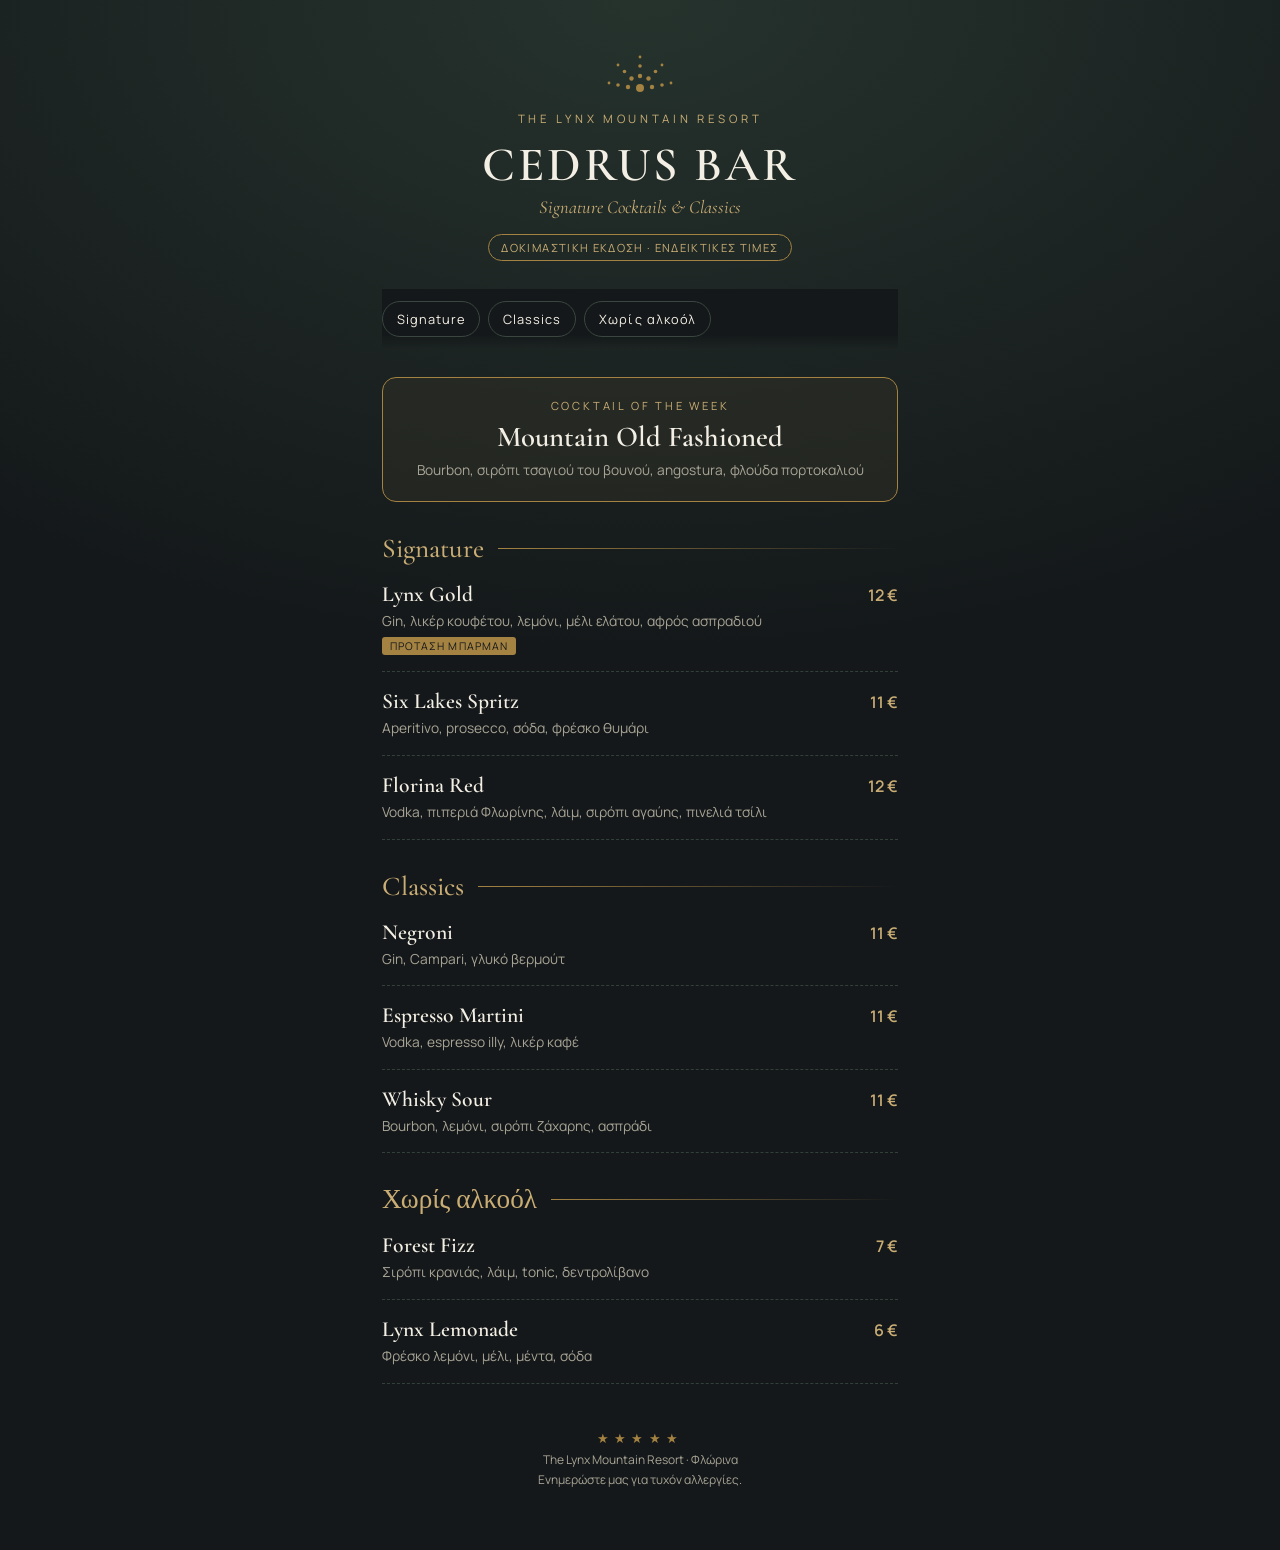
==== index.html @ b1b1598f "Δοκιμαστικό ψηφιακό μενού Cedrus Bar (ενδεικτικές τιμές) Co-Authored-By: Claude Opus 5.5 <noreply@an" ====
<!DOCTYPE html>
<html lang="el">
<head>
<meta charset="UTF-8">
<meta name="viewport" content="width=device-width, initial-scale=1">
<title>Cedrus Bar · The Lynx Mountain Resort</title>
<link rel="preconnect" href="https://fonts.googleapis.com">
<link href="https://fonts.googleapis.com/css2?family=Cormorant+Garamond:ital,wght@0,500;0,600;1,500&family=Manrope:wght@400;600&display=swap" rel="stylesheet">
<style>
  :root{
    --gold:#A48242; --gold-soft:#c9ad74; --ink:#14181a; --forest:#1c2622;
    --cream:#f4efe4; --muted:#a9a596;
  }
  *{box-sizing:border-box;margin:0;padding:0}
  body{
    background:radial-gradient(120% 60% at 50% 0%, #26332d 0%, var(--ink) 70%);
    color:var(--cream); font-family:'Manrope',sans-serif; min-height:100vh;
  }
  .wrap{max-width:560px;margin:0 auto;padding:28px 22px 60px}
  header{text-align:center;padding:26px 0 18px}
  .sun{width:66px;height:38px;margin:0 auto 14px}
  .brand{letter-spacing:.32em;font-size:.72rem;color:var(--gold-soft);text-transform:uppercase}
  h1{font-family:'Cormorant Garamond',serif;font-weight:600;font-size:3rem;letter-spacing:.06em;margin:10px 0 2px;color:var(--cream)}
  .sub{font-family:'Cormorant Garamond',serif;font-style:italic;color:var(--gold-soft);font-size:1.15rem}
  .demo{display:inline-block;margin-top:16px;padding:5px 12px;border:1px solid var(--gold);border-radius:20px;font-size:.7rem;letter-spacing:.12em;color:var(--gold-soft);text-transform:uppercase}

  nav{position:sticky;top:0;z-index:5;display:flex;gap:8px;overflow-x:auto;padding:12px 0;margin:10px 0 6px;
      background:linear-gradient(var(--ink) 75%, transparent)}
  nav a{flex:none;text-decoration:none;color:var(--cream);font-size:.8rem;letter-spacing:.08em;padding:8px 14px;border:1px solid #3a463f;border-radius:20px;white-space:nowrap}
  nav a:hover{border-color:var(--gold);color:var(--gold-soft)}

  section{margin-top:30px}
  h2{font-family:'Cormorant Garamond',serif;font-weight:500;font-size:1.7rem;color:var(--gold-soft);display:flex;align-items:center;gap:14px}
  h2::after{content:"";flex:1;height:1px;background:linear-gradient(90deg,var(--gold),transparent)}
  .item{padding:16px 0;border-bottom:1px dashed #33403a}
  .row{display:flex;justify-content:space-between;align-items:baseline;gap:12px}
  .name{font-family:'Cormorant Garamond',serif;font-size:1.35rem;font-weight:600}
  .price{color:var(--gold-soft);font-weight:600;white-space:nowrap}
  .desc{color:var(--muted);font-size:.86rem;margin-top:4px;line-height:1.5}
  .tag{display:inline-block;margin-top:6px;font-size:.66rem;letter-spacing:.1em;text-transform:uppercase;color:var(--ink);background:var(--gold);padding:2px 8px;border-radius:3px}

  .cotw{margin-top:28px;padding:20px;border:1px solid var(--gold);border-radius:14px;background:rgba(164,130,66,.08);text-align:center}
  .cotw .k{font-size:.7rem;letter-spacing:.25em;text-transform:uppercase;color:var(--gold-soft)}
  .cotw .name{font-size:1.8rem;margin:6px 0}

  footer{text-align:center;margin-top:44px;color:var(--muted);font-size:.75rem;line-height:1.7}
  footer .stars{color:var(--gold);letter-spacing:.4em;font-size:.8rem}
</style>
</head>
<body>
<div class="wrap">

  <header>
    <svg class="sun" viewBox="0 0 66 38" aria-hidden="true">
      <g fill="#A48242">
        <circle cx="33" cy="34" r="4"/>
        <circle cx="33" cy="22" r="2.2"/><circle cx="33" cy="12" r="1.8"/><circle cx="33" cy="3" r="1.4"/>
        <circle cx="24.5" cy="24.5" r="2.2"/><circle cx="17.5" cy="17.5" r="1.8"/><circle cx="11" cy="11" r="1.4"/>
        <circle cx="41.5" cy="24.5" r="2.2"/><circle cx="48.5" cy="17.5" r="1.8"/><circle cx="55" cy="11" r="1.4"/>
        <circle cx="21" cy="33" r="2.2"/><circle cx="11" cy="31" r="1.8"/><circle cx="2" cy="29" r="1.4"/>
        <circle cx="45" cy="33" r="2.2"/><circle cx="55" cy="31" r="1.8"/><circle cx="64" cy="29" r="1.4"/>
      </g>
    </svg>
    <div class="brand">The Lynx Mountain Resort</div>
    <h1>CEDRUS BAR</h1>
    <div class="sub">Signature Cocktails &amp; Classics</div>
    <div class="demo">Δοκιμαστική έκδοση · ενδεικτικές τιμές</div>
  </header>

  <nav>
    <a href="#signature">Signature</a>
    <a href="#classics">Classics</a>
    <a href="#zero">Χωρίς αλκοόλ</a>
  </nav>

  <div class="cotw">
    <div class="k">Cocktail of the Week</div>
    <div class="name">Mountain Old Fashioned</div>
    <div class="desc">Bourbon, σιρόπι τσαγιού του βουνού, angostura, φλούδα πορτοκαλιού</div>
  </div>

  <section id="signature">
    <h2>Signature</h2>
    <div class="item">
      <div class="row"><span class="name">Lynx Gold</span><span class="price">12 €</span></div>
      <div class="desc">Gin, λικέρ κουφέτου, λεμόνι, μέλι ελάτου, αφρός ασπραδιού</div>
      <span class="tag">Πρόταση μπάρμαν</span>
    </div>
    <div class="item">
      <div class="row"><span class="name">Six Lakes Spritz</span><span class="price">11 €</span></div>
      <div class="desc">Aperitivo, prosecco, σόδα, φρέσκο θυμάρι</div>
    </div>
    <div class="item">
      <div class="row"><span class="name">Florina Red</span><span class="price">12 €</span></div>
      <div class="desc">Vodka, πιπεριά Φλωρίνης, λάιμ, σιρόπι αγαύης, πινελιά τσίλι</div>
    </div>
  </section>

  <section id="classics">
    <h2>Classics</h2>
    <div class="item">
      <div class="row"><span class="name">Negroni</span><span class="price">11 €</span></div>
      <div class="desc">Gin, Campari, γλυκό βερμούτ</div>
    </div>
    <div class="item">
      <div class="row"><span class="name">Espresso Martini</span><span class="price">11 €</span></div>
      <div class="desc">Vodka, espresso illy, λικέρ καφέ</div>
    </div>
    <div class="item">
      <div class="row"><span class="name">Whisky Sour</span><span class="price">11 €</span></div>
      <div class="desc">Bourbon, λεμόνι, σιρόπι ζάχαρης, ασπράδι</div>
    </div>
  </section>

  <section id="zero">
    <h2>Χωρίς αλκοόλ</h2>
    <div class="item">
      <div class="row"><span class="name">Forest Fizz</span><span class="price">7 €</span></div>
      <div class="desc">Σιρόπι κρανιάς, λάιμ, tonic, δεντρολίβανο</div>
    </div>
    <div class="item">
      <div class="row"><span class="name">Lynx Lemonade</span><span class="price">6 €</span></div>
      <div class="desc">Φρέσκο λεμόνι, μέλι, μέντα, σόδα</div>
    </div>
  </section>

  <footer>
    <div class="stars">★★★★★</div>
    The Lynx Mountain Resort · Φλώρινα<br>
    Ενημερώστε μας για τυχόν αλλεργίες.
  </footer>

</div>
</body>
</html>
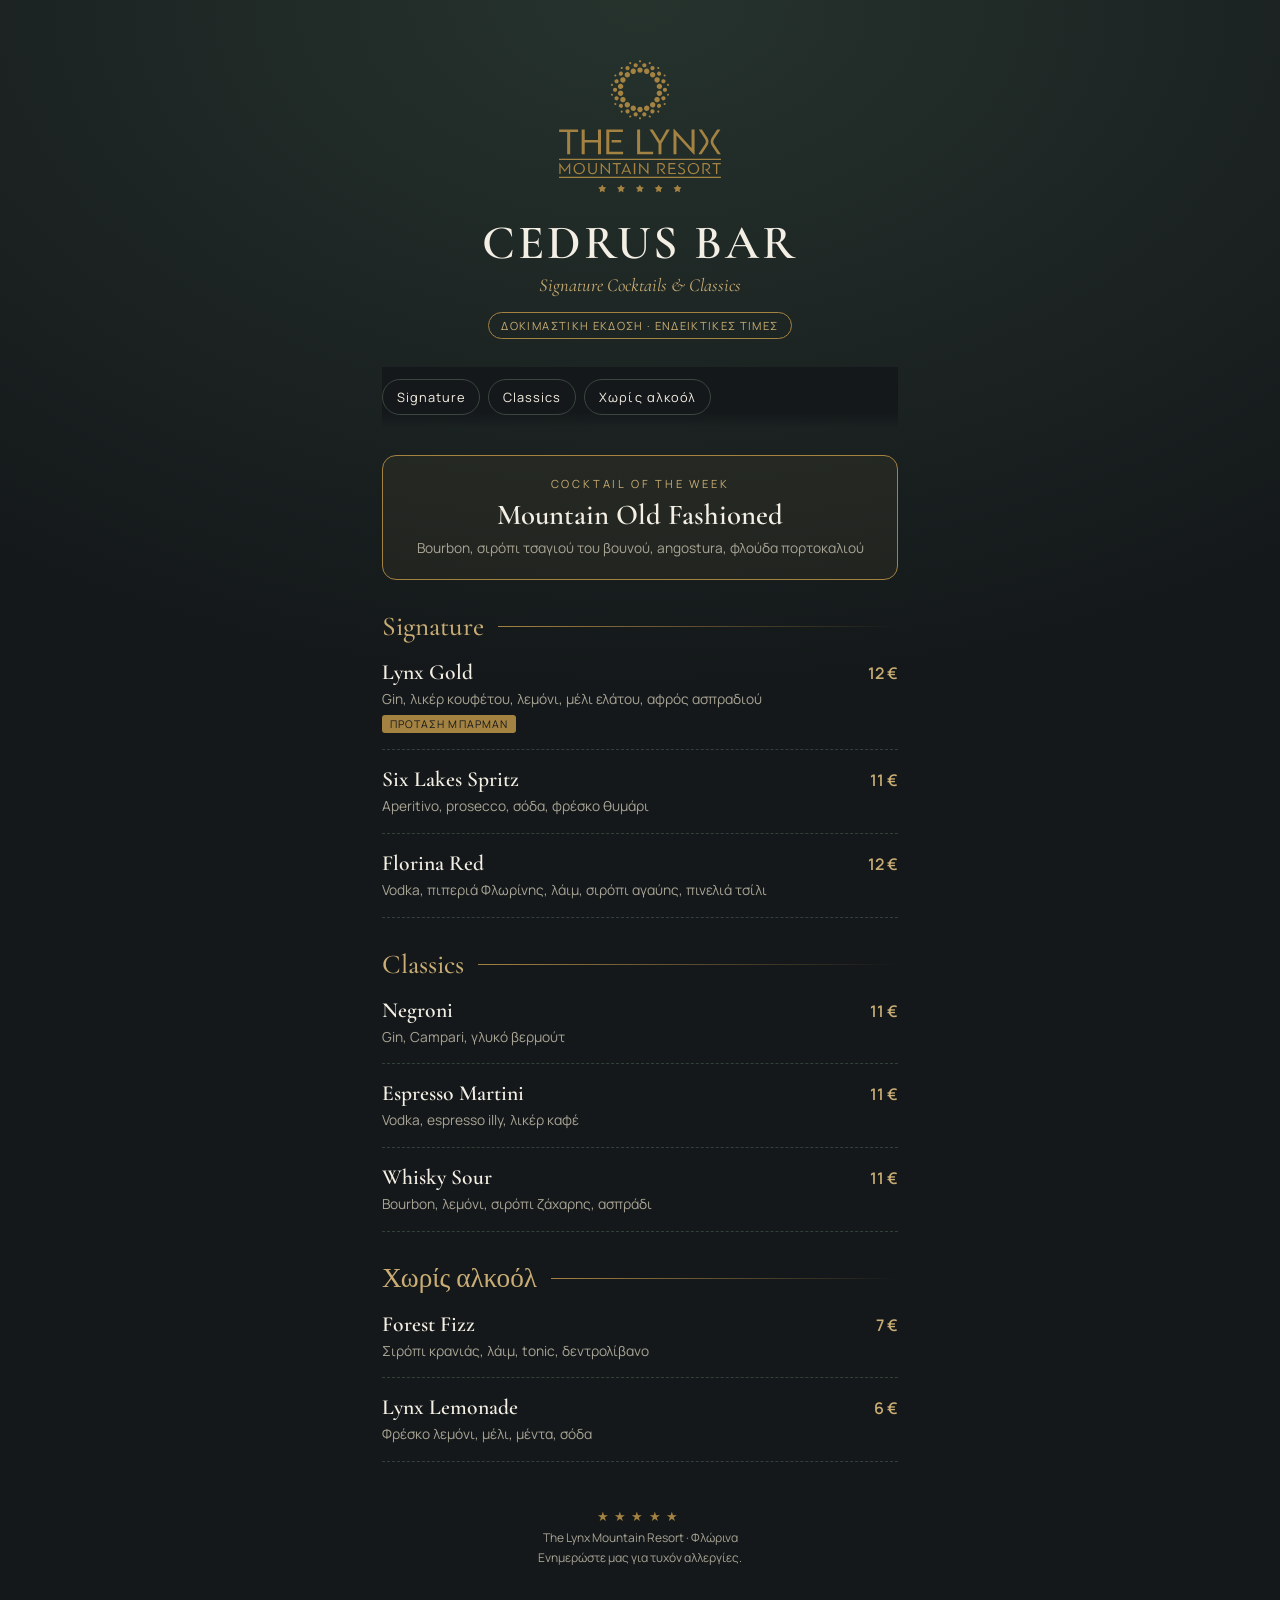
==== commit d927e237: "Επίσημο λογότυπο The Lynx Mountain Resort στη Wine List και στο μενού Cedrus Co-Authored-By: Claude " ====
--- a/index.html
+++ b/index.html
@@ -18,7 +18,7 @@
   }
   .wrap{max-width:560px;margin:0 auto;padding:28px 22px 60px}
   header{text-align:center;padding:26px 0 18px}
-  .sun{width:66px;height:38px;margin:0 auto 14px}
+  .logo{width:170px;height:auto;display:block;margin:0 auto 18px}
   .brand{letter-spacing:.32em;font-size:.72rem;color:var(--gold-soft);text-transform:uppercase}
   h1{font-family:'Cormorant Garamond',serif;font-weight:600;font-size:3rem;letter-spacing:.06em;margin:10px 0 2px;color:var(--cream)}
   .sub{font-family:'Cormorant Garamond',serif;font-style:italic;color:var(--gold-soft);font-size:1.15rem}
@@ -51,17 +51,7 @@
 <div class="wrap">
 
   <header>
-    <svg class="sun" viewBox="0 0 66 38" aria-hidden="true">
-      <g fill="#A48242">
-        <circle cx="33" cy="34" r="4"/>
-        <circle cx="33" cy="22" r="2.2"/><circle cx="33" cy="12" r="1.8"/><circle cx="33" cy="3" r="1.4"/>
-        <circle cx="24.5" cy="24.5" r="2.2"/><circle cx="17.5" cy="17.5" r="1.8"/><circle cx="11" cy="11" r="1.4"/>
-        <circle cx="41.5" cy="24.5" r="2.2"/><circle cx="48.5" cy="17.5" r="1.8"/><circle cx="55" cy="11" r="1.4"/>
-        <circle cx="21" cy="33" r="2.2"/><circle cx="11" cy="31" r="1.8"/><circle cx="2" cy="29" r="1.4"/>
-        <circle cx="45" cy="33" r="2.2"/><circle cx="55" cy="31" r="1.8"/><circle cx="64" cy="29" r="1.4"/>
-      </g>
-    </svg>
-    <div class="brand">The Lynx Mountain Resort</div>
+    <img class="logo" src="assets/lynx-logo.svg" alt="The Lynx Mountain Resort">
     <h1>CEDRUS BAR</h1>
     <div class="sub">Signature Cocktails &amp; Classics</div>
     <div class="demo">Δοκιμαστική έκδοση · ενδεικτικές τιμές</div>
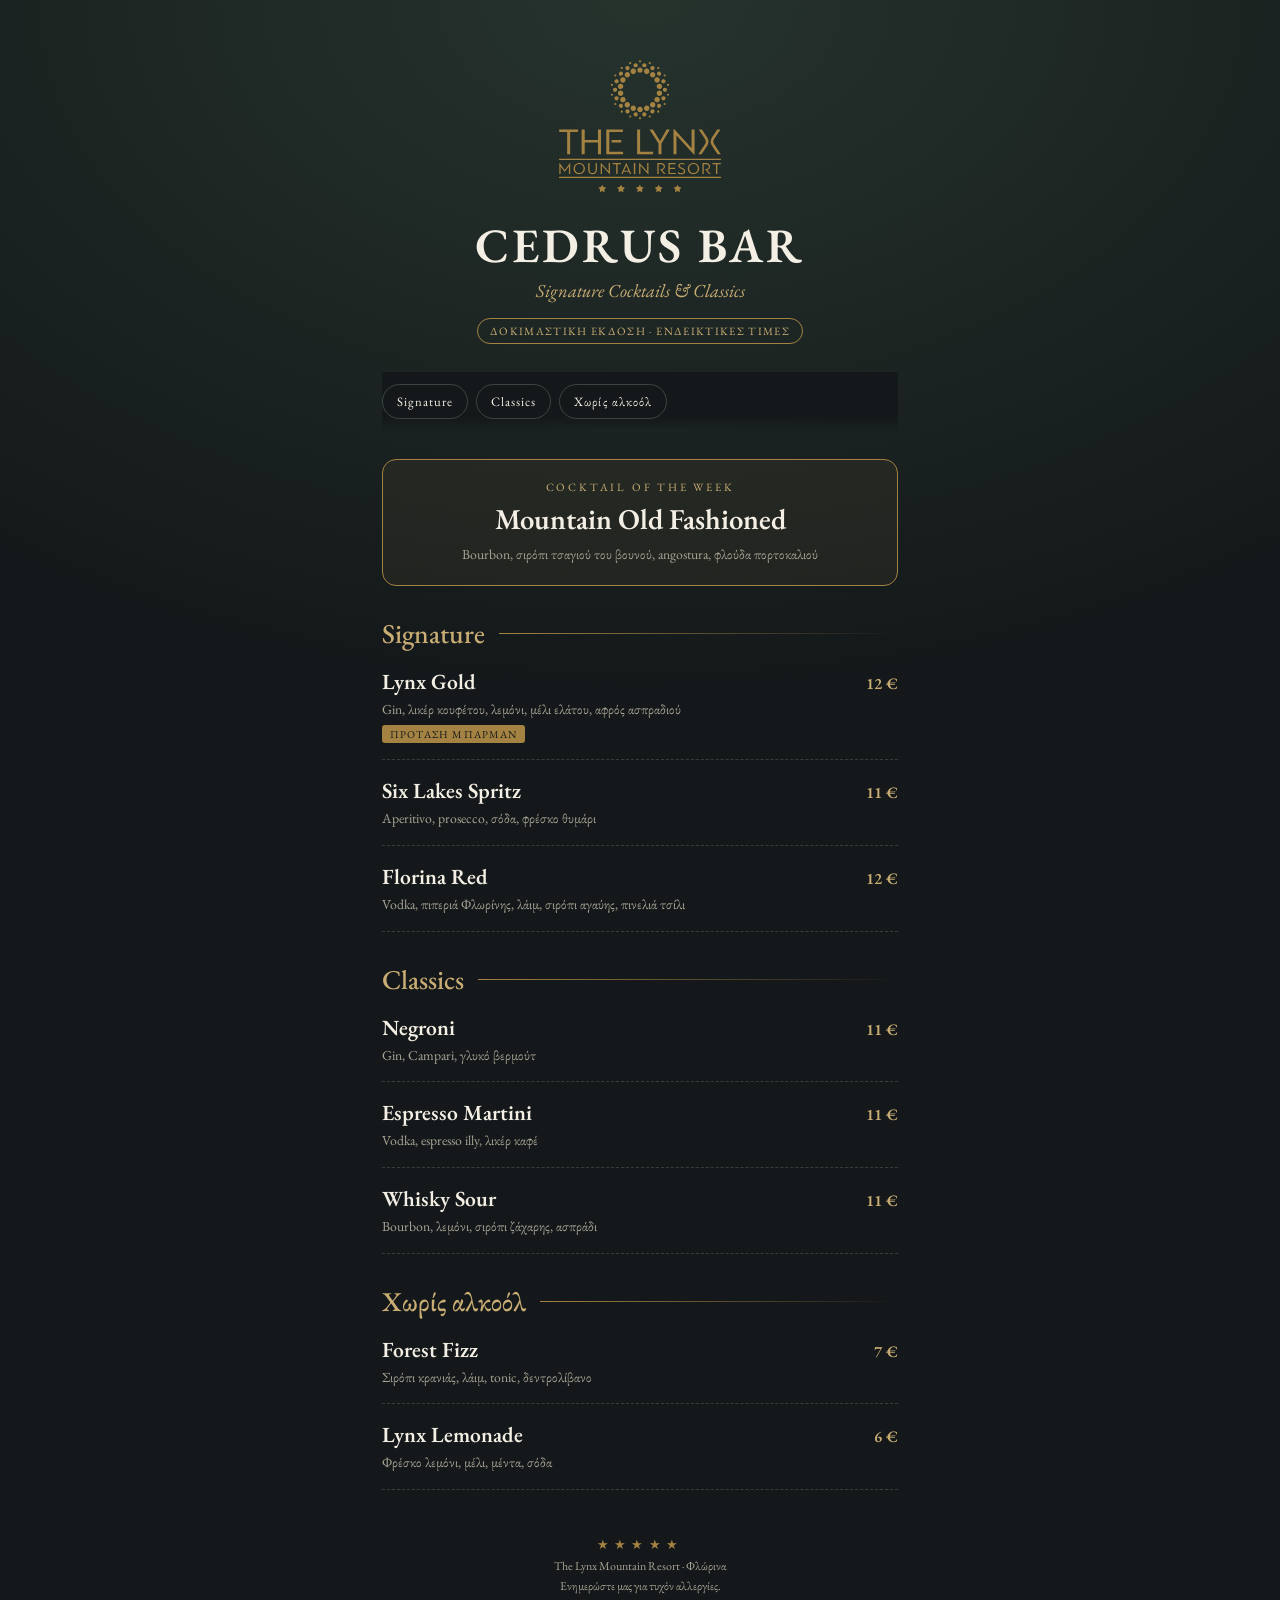
==== commit d28d6d7c: "Μία γραμματοσειρά παντού (EB Garamond με ελληνικά), μέσα στο repository· μεγαλύτερα μικρά κείμενα Co" ====
--- a/index.html
+++ b/index.html
@@ -4,8 +4,7 @@
 <meta charset="UTF-8">
 <meta name="viewport" content="width=device-width, initial-scale=1">
 <title>Cedrus Bar · The Lynx Mountain Resort</title>
-<link rel="preconnect" href="https://fonts.googleapis.com">
-<link href="https://fonts.googleapis.com/css2?family=Cormorant+Garamond:ital,wght@0,500;0,600;1,500&family=Manrope:wght@400;600&display=swap" rel="stylesheet">
+<link href="assets/fonts.css" rel="stylesheet">
 <style>
   :root{
     --gold:#A48242; --gold-soft:#c9ad74; --ink:#14181a; --forest:#1c2622;
@@ -14,14 +13,14 @@
   *{box-sizing:border-box;margin:0;padding:0}
   body{
     background:radial-gradient(120% 60% at 50% 0%, #26332d 0%, var(--ink) 70%);
-    color:var(--cream); font-family:'Manrope',sans-serif; min-height:100vh;
+    color:var(--cream); font-family:'EB Garamond',serif; min-height:100vh;
   }
   .wrap{max-width:560px;margin:0 auto;padding:28px 22px 60px}
   header{text-align:center;padding:26px 0 18px}
   .logo{width:170px;height:auto;display:block;margin:0 auto 18px}
   .brand{letter-spacing:.32em;font-size:.72rem;color:var(--gold-soft);text-transform:uppercase}
-  h1{font-family:'Cormorant Garamond',serif;font-weight:600;font-size:3rem;letter-spacing:.06em;margin:10px 0 2px;color:var(--cream)}
-  .sub{font-family:'Cormorant Garamond',serif;font-style:italic;color:var(--gold-soft);font-size:1.15rem}
+  h1{font-family:'EB Garamond',serif;font-weight:600;font-size:3rem;letter-spacing:.06em;margin:10px 0 2px;color:var(--cream)}
+  .sub{font-family:'EB Garamond',serif;font-style:italic;color:var(--gold-soft);font-size:1.15rem}
   .demo{display:inline-block;margin-top:16px;padding:5px 12px;border:1px solid var(--gold);border-radius:20px;font-size:.7rem;letter-spacing:.12em;color:var(--gold-soft);text-transform:uppercase}
 
   nav{position:sticky;top:0;z-index:5;display:flex;gap:8px;overflow-x:auto;padding:12px 0;margin:10px 0 6px;
@@ -30,11 +29,11 @@
   nav a:hover{border-color:var(--gold);color:var(--gold-soft)}
 
   section{margin-top:30px}
-  h2{font-family:'Cormorant Garamond',serif;font-weight:500;font-size:1.7rem;color:var(--gold-soft);display:flex;align-items:center;gap:14px}
+  h2{font-family:'EB Garamond',serif;font-weight:500;font-size:1.7rem;color:var(--gold-soft);display:flex;align-items:center;gap:14px}
   h2::after{content:"";flex:1;height:1px;background:linear-gradient(90deg,var(--gold),transparent)}
   .item{padding:16px 0;border-bottom:1px dashed #33403a}
   .row{display:flex;justify-content:space-between;align-items:baseline;gap:12px}
-  .name{font-family:'Cormorant Garamond',serif;font-size:1.35rem;font-weight:600}
+  .name{font-family:'EB Garamond',serif;font-size:1.35rem;font-weight:600}
   .price{color:var(--gold-soft);font-weight:600;white-space:nowrap}
   .desc{color:var(--muted);font-size:.86rem;margin-top:4px;line-height:1.5}
   .tag{display:inline-block;margin-top:6px;font-size:.66rem;letter-spacing:.1em;text-transform:uppercase;color:var(--ink);background:var(--gold);padding:2px 8px;border-radius:3px}
--- a/assets/fonts.css
+++ b/assets/fonts.css
@@ -0,0 +1,145 @@
+/* EB Garamond (SIL Open Font License) – ελληνικά & λατινικά */
+/* eb-garamond-greek-400-normal */
+@font-face {
+  font-family: 'EB Garamond';
+  font-style: normal;
+  font-display: swap;
+  font-weight: 400;
+  src: url(fonts/eb-garamond-greek-400-normal.woff2) format('woff2');
+  unicode-range: U+0370-0377,U+037A-037F,U+0384-038A,U+038C,U+038E-03A1,U+03A3-03FF;
+}
+/* eb-garamond-latin-400-normal */
+@font-face {
+  font-family: 'EB Garamond';
+  font-style: normal;
+  font-display: swap;
+  font-weight: 400;
+  src: url(fonts/eb-garamond-latin-400-normal.woff2) format('woff2');
+  unicode-range: U+0000-00FF,U+0131,U+0152-0153,U+02BB-02BC,U+02C6,U+02DA,U+02DC,U+0304,U+0308,U+0329,U+2000-206F,U+20AC,U+2122,U+2191,U+2193,U+2212,U+2215,U+FEFF,U+FFFD;
+}
+/* eb-garamond-greek-500-normal */
+@font-face {
+  font-family: 'EB Garamond';
+  font-style: normal;
+  font-display: swap;
+  font-weight: 500;
+  src: url(fonts/eb-garamond-greek-500-normal.woff2) format('woff2');
+  unicode-range: U+0370-0377,U+037A-037F,U+0384-038A,U+038C,U+038E-03A1,U+03A3-03FF;
+}
+/* eb-garamond-latin-500-normal */
+@font-face {
+  font-family: 'EB Garamond';
+  font-style: normal;
+  font-display: swap;
+  font-weight: 500;
+  src: url(fonts/eb-garamond-latin-500-normal.woff2) format('woff2');
+  unicode-range: U+0000-00FF,U+0131,U+0152-0153,U+02BB-02BC,U+02C6,U+02DA,U+02DC,U+0304,U+0308,U+0329,U+2000-206F,U+20AC,U+2122,U+2191,U+2193,U+2212,U+2215,U+FEFF,U+FFFD;
+}
+/* eb-garamond-greek-600-normal */
+@font-face {
+  font-family: 'EB Garamond';
+  font-style: normal;
+  font-display: swap;
+  font-weight: 600;
+  src: url(fonts/eb-garamond-greek-600-normal.woff2) format('woff2');
+  unicode-range: U+0370-0377,U+037A-037F,U+0384-038A,U+038C,U+038E-03A1,U+03A3-03FF;
+}
+/* eb-garamond-latin-600-normal */
+@font-face {
+  font-family: 'EB Garamond';
+  font-style: normal;
+  font-display: swap;
+  font-weight: 600;
+  src: url(fonts/eb-garamond-latin-600-normal.woff2) format('woff2');
+  unicode-range: U+0000-00FF,U+0131,U+0152-0153,U+02BB-02BC,U+02C6,U+02DA,U+02DC,U+0304,U+0308,U+0329,U+2000-206F,U+20AC,U+2122,U+2191,U+2193,U+2212,U+2215,U+FEFF,U+FFFD;
+}
+/* eb-garamond-greek-700-normal */
+@font-face {
+  font-family: 'EB Garamond';
+  font-style: normal;
+  font-display: swap;
+  font-weight: 700;
+  src: url(fonts/eb-garamond-greek-700-normal.woff2) format('woff2');
+  unicode-range: U+0370-0377,U+037A-037F,U+0384-038A,U+038C,U+038E-03A1,U+03A3-03FF;
+}
+/* eb-garamond-latin-700-normal */
+@font-face {
+  font-family: 'EB Garamond';
+  font-style: normal;
+  font-display: swap;
+  font-weight: 700;
+  src: url(fonts/eb-garamond-latin-700-normal.woff2) format('woff2');
+  unicode-range: U+0000-00FF,U+0131,U+0152-0153,U+02BB-02BC,U+02C6,U+02DA,U+02DC,U+0304,U+0308,U+0329,U+2000-206F,U+20AC,U+2122,U+2191,U+2193,U+2212,U+2215,U+FEFF,U+FFFD;
+}
+/* eb-garamond-greek-400-italic */
+@font-face {
+  font-family: 'EB Garamond';
+  font-style: italic;
+  font-display: swap;
+  font-weight: 400;
+  src: url(fonts/eb-garamond-greek-400-italic.woff2) format('woff2');
+  unicode-range: U+0370-0377,U+037A-037F,U+0384-038A,U+038C,U+038E-03A1,U+03A3-03FF;
+}
+/* eb-garamond-latin-400-italic */
+@font-face {
+  font-family: 'EB Garamond';
+  font-style: italic;
+  font-display: swap;
+  font-weight: 400;
+  src: url(fonts/eb-garamond-latin-400-italic.woff2) format('woff2');
+  unicode-range: U+0000-00FF,U+0131,U+0152-0153,U+02BB-02BC,U+02C6,U+02DA,U+02DC,U+0304,U+0308,U+0329,U+2000-206F,U+20AC,U+2122,U+2191,U+2193,U+2212,U+2215,U+FEFF,U+FFFD;
+}
+/* eb-garamond-greek-500-italic */
+@font-face {
+  font-family: 'EB Garamond';
+  font-style: italic;
+  font-display: swap;
+  font-weight: 500;
+  src: url(fonts/eb-garamond-greek-500-italic.woff2) format('woff2');
+  unicode-range: U+0370-0377,U+037A-037F,U+0384-038A,U+038C,U+038E-03A1,U+03A3-03FF;
+}
+/* eb-garamond-latin-500-italic */
+@font-face {
+  font-family: 'EB Garamond';
+  font-style: italic;
+  font-display: swap;
+  font-weight: 500;
+  src: url(fonts/eb-garamond-latin-500-italic.woff2) format('woff2');
+  unicode-range: U+0000-00FF,U+0131,U+0152-0153,U+02BB-02BC,U+02C6,U+02DA,U+02DC,U+0304,U+0308,U+0329,U+2000-206F,U+20AC,U+2122,U+2191,U+2193,U+2212,U+2215,U+FEFF,U+FFFD;
+}
+/* eb-garamond-greek-600-italic */
+@font-face {
+  font-family: 'EB Garamond';
+  font-style: italic;
+  font-display: swap;
+  font-weight: 600;
+  src: url(fonts/eb-garamond-greek-600-italic.woff2) format('woff2');
+  unicode-range: U+0370-0377,U+037A-037F,U+0384-038A,U+038C,U+038E-03A1,U+03A3-03FF;
+}
+/* eb-garamond-latin-600-italic */
+@font-face {
+  font-family: 'EB Garamond';
+  font-style: italic;
+  font-display: swap;
+  font-weight: 600;
+  src: url(fonts/eb-garamond-latin-600-italic.woff2) format('woff2');
+  unicode-range: U+0000-00FF,U+0131,U+0152-0153,U+02BB-02BC,U+02C6,U+02DA,U+02DC,U+0304,U+0308,U+0329,U+2000-206F,U+20AC,U+2122,U+2191,U+2193,U+2212,U+2215,U+FEFF,U+FFFD;
+}
+/* eb-garamond-greek-700-italic */
+@font-face {
+  font-family: 'EB Garamond';
+  font-style: italic;
+  font-display: swap;
+  font-weight: 700;
+  src: url(fonts/eb-garamond-greek-700-italic.woff2) format('woff2');
+  unicode-range: U+0370-0377,U+037A-037F,U+0384-038A,U+038C,U+038E-03A1,U+03A3-03FF;
+}
+/* eb-garamond-latin-700-italic */
+@font-face {
+  font-family: 'EB Garamond';
+  font-style: italic;
+  font-display: swap;
+  font-weight: 700;
+  src: url(fonts/eb-garamond-latin-700-italic.woff2) format('woff2');
+  unicode-range: U+0000-00FF,U+0131,U+0152-0153,U+02BB-02BC,U+02C6,U+02DA,U+02DC,U+0304,U+0308,U+0329,U+2000-206F,U+20AC,U+2122,U+2191,U+2193,U+2212,U+2215,U+FEFF,U+FFFD;
+}
